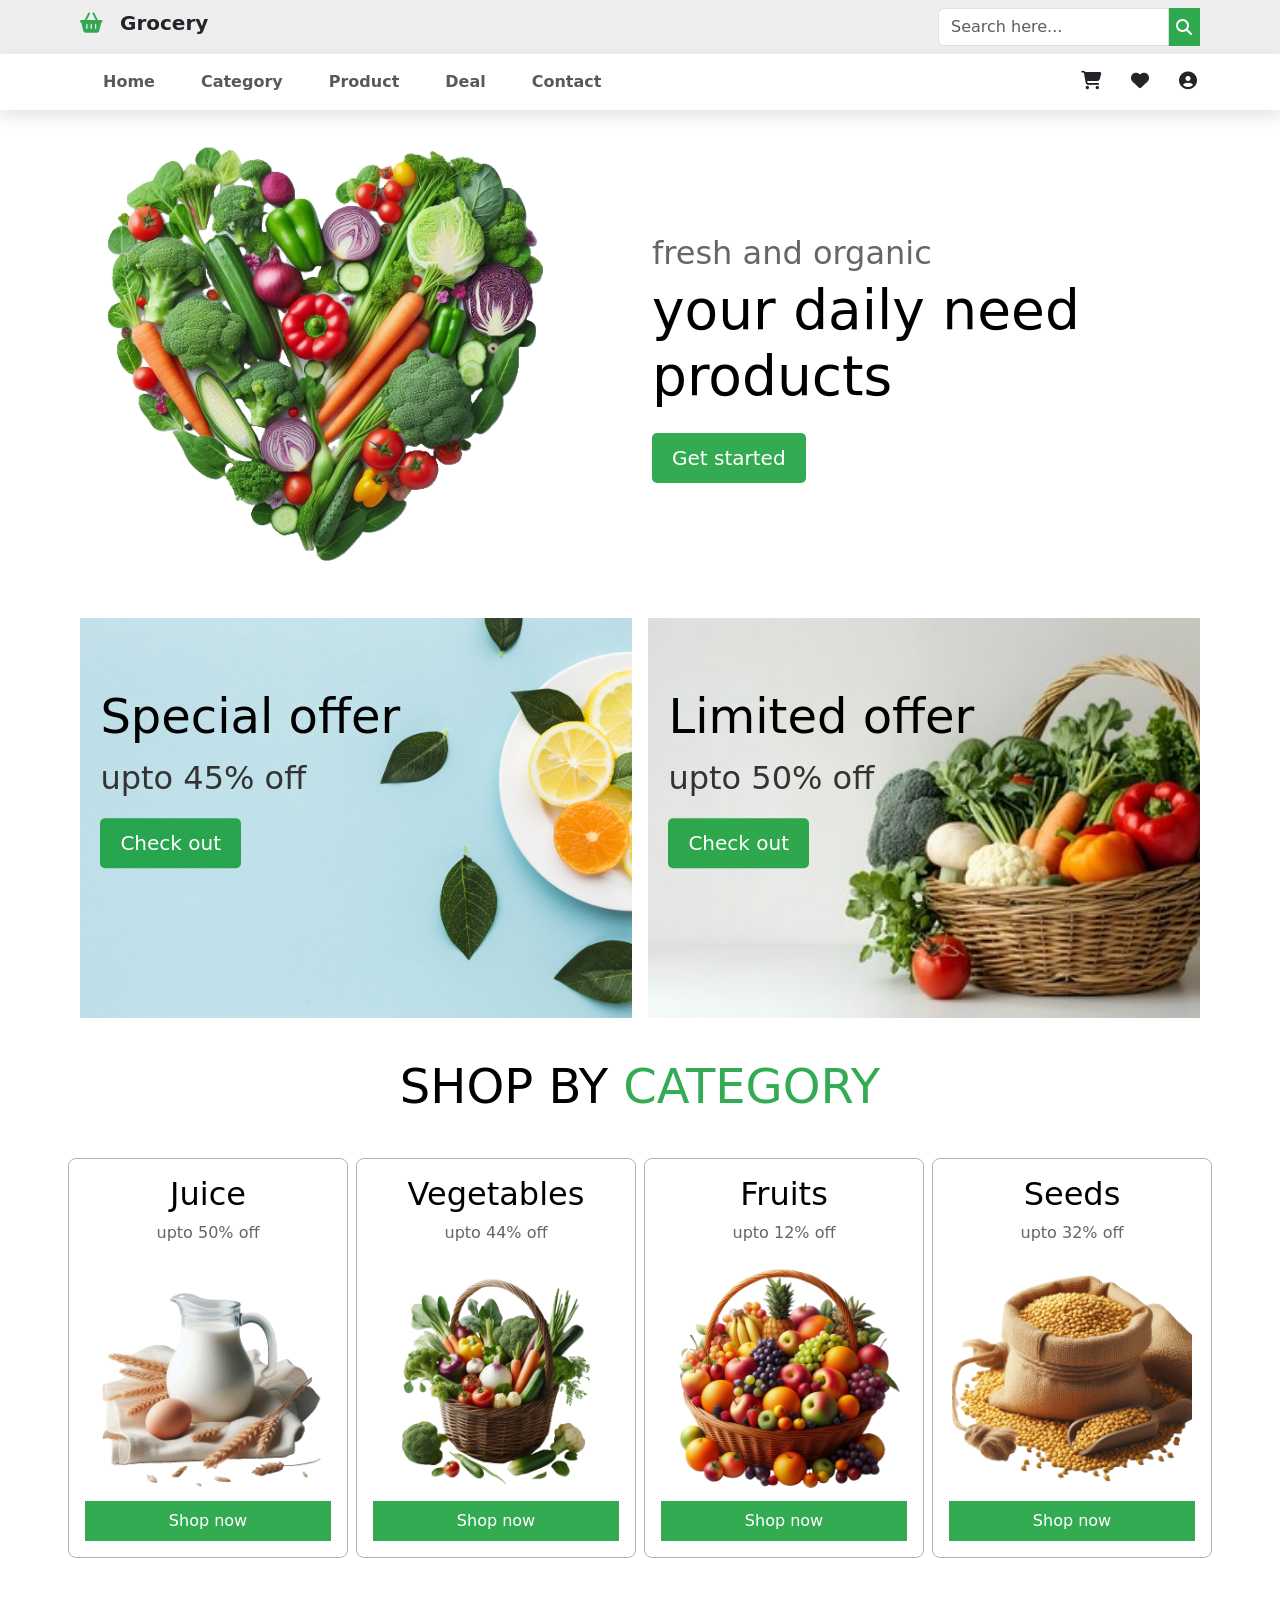
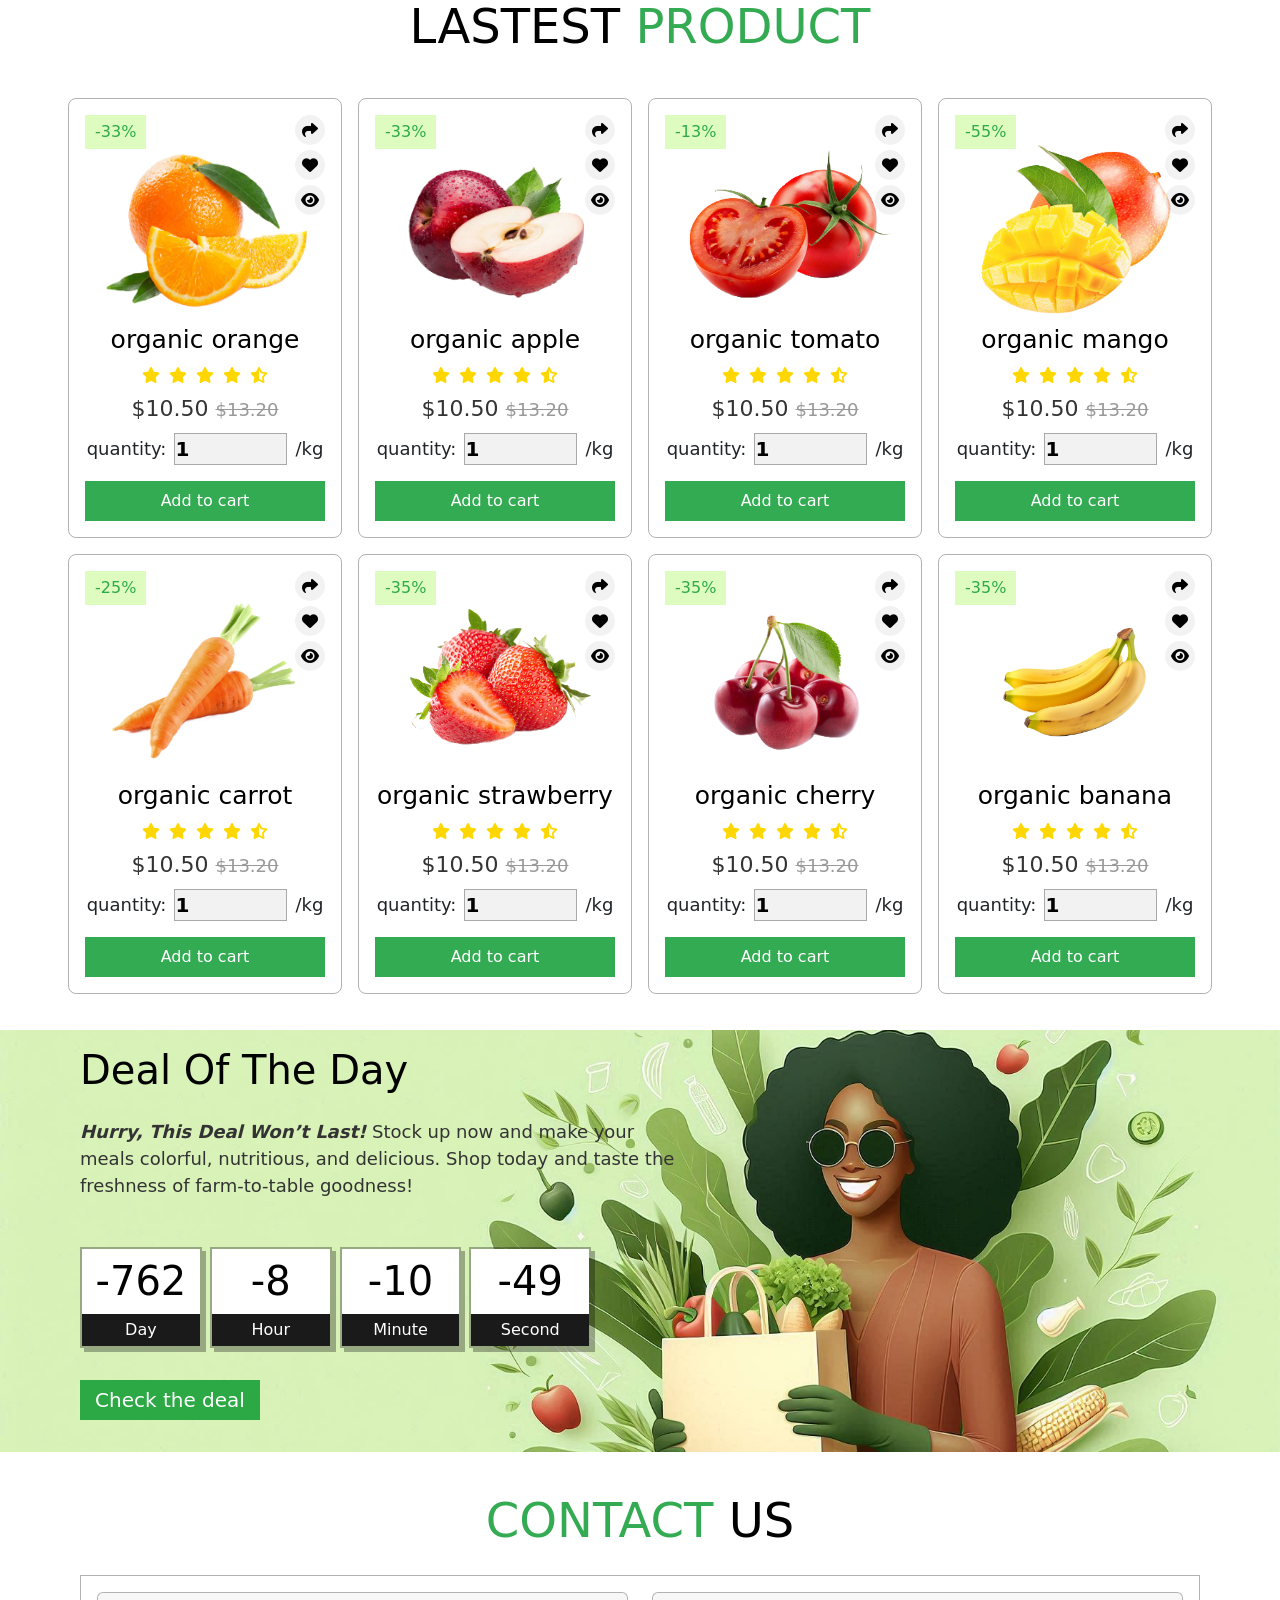
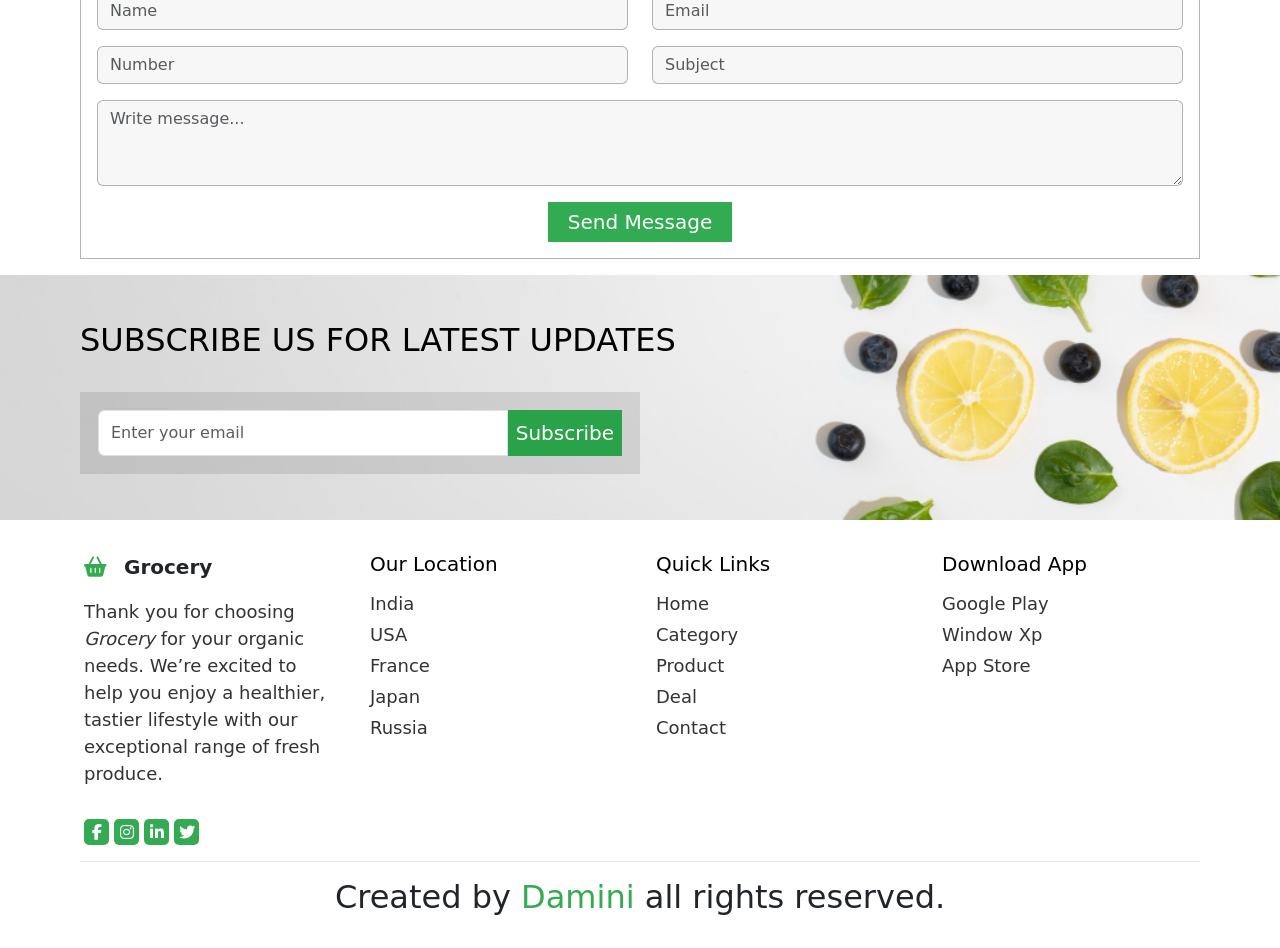
==== index.html @ 656641fc "first commit" ====
<!DOCTYPE html>
<html lang="en">

<head>
    <meta charset="UTF-8">
    <meta name="viewport" content="width=device-width, initial-scale=1.0">
    <title>Grocery App</title>
    <link rel="stylesheet" href="css/style.css">
    <link rel="stylesheet" href="css/responsive.css">

    <!-- font-icon -->
    <link rel="stylesheet" href="https://cdnjs.cloudflare.com/ajax/libs/font-awesome/6.4.2/css/all.min.css">

    <!-- font-family -->
    <link rel="preconnect" href="https://fonts.googleapis.com">
    <link rel="preconnect" href="https://fonts.gstatic.com" crossorigin>
    <link href="https://fonts.googleapis.com/css2?family=Nunito:ital,wght@0,200..1000;1,200..1000&display=swap"
        rel="stylesheet">
    <!-- Bootstrap JS Bundle with Popper -->
    <link href="https://cdn.jsdelivr.net/npm/bootstrap@5.0.2/dist/css/bootstrap.min.css" rel="stylesheet"
        integrity="sha384-EVSTQN3/azprG1Anm3QDgpJLIm9Nao0Yz1ztcQTwFspd3yD65VohhpuuCOmLASjC" crossorigin="anonymous">

    <link href="https://cdn.jsdelivr.net/npm/bootstrap@5.3.2/dist/css/bootstrap.min.css" rel="stylesheet">
</head>

<body>
    <!-- Header Section start-->
    <section>
        <div class="header-1">
            <div class="row">
                <div class="col">
                    <a class="navbar-brand logo"><i class="fa-solid fa-basket-shopping"></i> Grocery</a>
                </div>
                <div class="col-lg-3 col-sm-12">
                    <form class="d-flex">
                        <div class="input-group">
                            <input type="text" class="form-control" placeholder="Search here..." aria-label="Search"
                                aria-describedby="button-addon">
                            <button class="fa-solid fa-magnifying-glass p-2" type="button" id="button-addon"></button>
                        </div>
                    </form>
                </div>

            </div>
        </div>

        <div class="header-2 ">
            <div class="row justify-content-between">
                <div class="col-8 col-sm-2 p-0">
                    <nav class="navbar navbar-expand-lg p-0">
                        <div class="container-fluid">
                            <button class="navbar-toggler" type="button" data-bs-toggle="collapse"
                                data-bs-target="#navbarSupportedContent" aria-controls="navbarSupportedContent"
                                aria-expanded="false" aria-label="Toggle navigation">
                                <span class="navbar-toggler-icon"></span>
                            </button>

                            <div class="collapse navbar-collapse" id="navbarSupportedContent">
                                <ul class="navbar-nav mb-2 mb-lg-0">
                                    <li class="nav-item">
                                        <a class="nav-link" aria-current="page" href="#">Home</a>
                                    </li>
                                    <li class="nav-item">
                                        <a class="nav-link" href="#category">Category</a>
                                    </li>
                                    <li class="nav-item">
                                        <a class="nav-link" href="#product">Product</a>
                                    </li>
                                    <li class="nav-item">
                                        <a class="nav-link" href="#deal">Deal</a>
                                    </li>
                                    <li class="nav-item">
                                        <a class="nav-link" href="#contact">Contact</a>
                                    </li>
                                </ul>
                            </div>
                        </div>
                    </nav>
                </div>
                <div class="col-4 col-sm-2 p-0 d-flex justify-content-end">
                    <div class="icons">
                        <ul class="navbar-nav icons-nav">
                            <li class="nav-item">
                                <a class="nav-link" href="#"><i class="fa-solid fa-cart-shopping"></i></a>
                            </li>
                            <li class="nav-item">
                                <a class="nav-link" href="#"><i class="fa-solid fa-heart"></i></a>
                            </li>
                            <li class="nav-item">
                                <a class="nav-link" href="#"><i class="fa-solid fa-circle-user"></i></a>
                            </li>
                        </ul>
                    </div>
                </div>
            </div>
        </div>
    </section>
    <!-- Header Section end-->

    <!-- Home Section start-->
    <section class="home">
        <div class="container-fluid">
            <div class="row d-flex flex-wrap justify-content-center align-items-center">
                <div class="col-xs-12 col-sm-6 col-lg-6 image">
                    <img src="images/home.png" width="460px" class="img-fluid">
                </div>
                <div class="col-xs-12 col-sm-6 col-lg-6 content">
                    <span>fresh and organic</span>
                    <h3>your daily need products</h3>
                    <button type="button" class="mt-3">Get started</button>
                </div>
            </div>
        </div>

    </section>
    <!-- Home Section end-->

    <!-- Banner Section start-->
    <section class="banner-container">
        <div class="row g-3 d-flex flex-wrap justify-content-center">

            <div class="col-sm-12 col-md-6 col-xl-6 banner">
                <img src="images/banner1.jpg" alt="" width="360px" height="240px" class="img-fluid">
                <div class="content">
                    <h3>Special offer</h3>
                    <p>upto 45% off</p>
                    <button type="button">Check out</button>
                </div>
            </div>

            <div class="col-sm-12 col-md-6 col-xl-6 banner">
                <img src="images/banner2.jpg" alt="" class="img-fluid">
                <div class="content">
                    <h3>Limited offer</h3>
                    <p>upto 50% off</p>
                    <button type="button">Check out</button>
                </div>
            </div>

        </div>
    </section>
    <!-- Banner Section end-->

    <!-- Category Section start-->
    <section id="category">
        <h1 class="heading">Shop by <span>Category</span></h1>
        <div class="row gap-2 box-container">
            <div class="col box">
                <h3>Juice</h3>
                <p>upto 50% off</p>
                <div class="image">
                    <img src="images/category1.png">
                </div>
                <!-- <button type="button">Shop now</button> -->
                <a href="Juice.html" target="_self">Shop now</a>

            </div>
            <div class="col box">
                <h3>Vegetables</h3>
                <p>upto 44% off</p>
                <div class="image">
                    <img src="images/category2.png">
                </div>
                <!-- <button type="button">Shop now</button> -->
                <a href="Vegetable.html" target="_self">Shop now</a>

            </div>
            <div class="col box">
                <h3>Fruits</h3>
                <p>upto 12% off</p>
                <div class="image">
                    <img src="images/category3.png">
                </div>
                <!-- <button type="button">Shop now</button> -->
                <a href="Fruits.html" target="_self">Shop now</a>
            </div>
            <div class="col box">
                <h3>Seeds</h3>
                <p>upto 32% off</p>
                <div class="image">
                    <img src="images/category4.png">
                </div>
                <!-- <button type="button">Shop now</button> -->
                <a href="Seeds.html" target="_self">Shop now</a>
            </div>
        </div>
    </section>
    <!-- Category Section end-->

    <!-- Product Section start-->
    <section id="product">
        <h1 class="heading">Lastest <span>product</span></h1>
        <div class="row gap-3 product-container">

            <div class="col box">
                <span class="discount">-33%</span>
                <div class="icons">
                    <a href="#" class="fa-solid fa-share"></a>
                    <a href="#" class="fa-solid fa-heart"></a>
                    <a href="#" class="fa-solid fa-eye"></a>
                </div>
                <div class="image">
                    <img src="images/product1.png" alt="">
                </div>
                <h3>organic orange</h3>
                <div class="stars">
                    <i class="fa-solid fa-star"></i>
                    <i class="fa-solid fa-star"></i>
                    <i class="fa-solid fa-star"></i>
                    <i class="fa-solid fa-star"></i>
                    <i class="fa-solid fa-star-half-stroke"></i>
                </div>
                <div class="price"> $10.50 <span> $13.20 </span></div>
                <div class="quantity">
                    <span>quantity: </span>
                    <input type="number" min="1" max="1000" value="1">
                    <span>/kg</span>
                </div>
                <button>Add to cart</button>
            </div>

            <div class="col box">
                <span class="discount">-33%</span>
                <div class="icons">
                    <a href="#" class="fa-solid fa-share"></a>
                    <a href="#" class="fa-solid fa-heart"></a>
                    <a href="#" class="fa-solid fa-eye"></a>
                </div>
                <div class="image">
                    <img src="images/product2.png" alt="">
                </div>
                <h3>organic apple</h3>
                <div class="stars">
                    <i class="fa-solid fa-star"></i>
                    <i class="fa-solid fa-star"></i>
                    <i class="fa-solid fa-star"></i>
                    <i class="fa-solid fa-star"></i>
                    <i class="fa-solid fa-star-half-stroke"></i>
                </div>
                <div class="price"> $10.50 <span> $13.20 </span></div>
                <div class="quantity">
                    <span>quantity: </span>
                    <input type="number" min="1" max="1000" value="1">
                    <span> /kg</span>
                </div>
                <button>Add to cart</button>
            </div>

            <div class="col box">
                <span class="discount">-13%</span>
                <div class="icons">
                    <a href="#" class="fa-solid fa-share"></a>
                    <a href="#" class="fa-solid fa-heart"></a>
                    <a href="#" class="fa-solid fa-eye"></a>
                </div>
                <div class="image">
                    <img src="images/product3.png" alt="">
                </div>
                <h3>organic tomato</h3>
                <div class="stars">
                    <i class="fa-solid fa-star"></i>
                    <i class="fa-solid fa-star"></i>
                    <i class="fa-solid fa-star"></i>
                    <i class="fa-solid fa-star"></i>
                    <i class="fa-solid fa-star-half-stroke"></i>
                </div>
                <div class="price"> $10.50 <span> $13.20 </span></div>
                <div class="quantity">
                    <span>quantity: </span>
                    <input type="number" min="1" max="1000" value="1">
                    <span> /kg</span>
                </div>
                <button>Add to cart</button>
            </div>

            <div class="col box">
                <span class="discount">-55%</span>
                <div class="icons">
                    <a href="#" class="fa-solid fa-share"></a>
                    <a href="#" class="fa-solid fa-heart"></a>
                    <a href="#" class="fa-solid fa-eye"></a>
                </div>
                <div class="image">
                    <img src="images/product4.png" alt="">
                </div>
                <h3>organic mango</h3>
                <div class="stars">
                    <i class="fa-solid fa-star"></i>
                    <i class="fa-solid fa-star"></i>
                    <i class="fa-solid fa-star"></i>
                    <i class="fa-solid fa-star"></i>
                    <i class="fa-solid fa-star-half-stroke"></i>
                </div>
                <div class="price"> $10.50 <span> $13.20 </span></div>
                <div class="quantity">
                    <span>quantity: </span>
                    <input type="number" min="1" max="1000" value="1">
                    <span> /kg</span>
                </div>
                <button>Add to cart</button>
            </div>

            <div class="col box">
                <span class="discount">-25%</span>
                <div class="icons">
                    <a href="#" class="fa-solid fa-share"></a>
                    <a href="#" class="fa-solid fa-heart"></a>
                    <a href="#" class="fa-solid fa-eye"></a>
                </div>
                <div class="image">
                    <img src="images/product5.png" alt="">
                </div>
                <h3>organic carrot</h3>
                <div class="stars">
                    <i class="fa-solid fa-star"></i>
                    <i class="fa-solid fa-star"></i>
                    <i class="fa-solid fa-star"></i>
                    <i class="fa-solid fa-star"></i>
                    <i class="fa-solid fa-star-half-stroke"></i>
                </div>
                <div class="price"> $10.50 <span> $13.20 </span></div>
                <div class="quantity">
                    <span>quantity: </span>
                    <input type="number" min="1" max="1000" value="1">
                    <span> /kg</span>
                </div>
                <button>Add to cart</button>
            </div>

            <div class="col box">
                <span class="discount">-35%</span>
                <div class="icons">
                    <a href="#" class="fa-solid fa-share"></a>
                    <a href="#" class="fa-solid fa-heart"></a>
                    <a href="#" class="fa-solid fa-eye"></a>
                </div>
                <div class="image">
                    <img src="images/product6.png" alt="">
                </div>
                <h3>organic strawberry</h3>
                <div class="stars">
                    <i class="fa-solid fa-star"></i>
                    <i class="fa-solid fa-star"></i>
                    <i class="fa-solid fa-star"></i>
                    <i class="fa-solid fa-star"></i>
                    <i class="fa-solid fa-star-half-stroke"></i>
                </div>
                <div class="price"> $10.50 <span> $13.20 </span></div>
                <div class="quantity">
                    <span>quantity: </span>
                    <input type="number" min="1" max="1000" value="1">
                    <span> /kg</span>
                </div>
                <button>Add to cart</button>
            </div>

            <div class="col box">
                <span class="discount">-35%</span>
                <div class="icons">
                    <a href="#" class="fa-solid fa-share"></a>
                    <a href="#" class="fa-solid fa-heart"></a>
                    <a href="#" class="fa-solid fa-eye"></a>
                </div>
                <div class="image">
                    <img src="images/product7.png" alt="">
                </div>
                <h3>organic cherry</h3>
                <div class="stars">
                    <i class="fa-solid fa-star"></i>
                    <i class="fa-solid fa-star"></i>
                    <i class="fa-solid fa-star"></i>
                    <i class="fa-solid fa-star"></i>
                    <i class="fa-solid fa-star-half-stroke"></i>
                </div>
                <div class="price"> $10.50 <span> $13.20 </span></div>
                <div class="quantity">
                    <span>quantity: </span>
                    <input type="number" min="1" max="1000" value="1">
                    <span> /kg</span>
                </div>
                <button>Add to cart</button>
            </div>

            <div class="col box">
                <span class="discount">-35%</span>
                <div class="icons">
                    <a href="#" class="fa-solid fa-share"></a>
                    <a href="#" class="fa-solid fa-heart"></a>
                    <a href="#" class="fa-solid fa-eye"></a>
                </div>
                <div class="image">
                    <img src="images/product8.png" alt="">
                </div>
                <h3>organic banana</h3>
                <div class="stars">
                    <i class="fa-solid fa-star"></i>
                    <i class="fa-solid fa-star"></i>
                    <i class="fa-solid fa-star"></i>
                    <i class="fa-solid fa-star"></i>
                    <i class="fa-solid fa-star-half-stroke"></i>
                </div>
                <div class="price"> $10.50 <span> $13.20 </span></div>
                <div class="quantity">
                    <span>quantity: </span>
                    <input type="number" min="1" max="1000" value="1">
                    <span> /kg</span>
                </div>
                <button>Add to cart</button>
            </div>
        </div>
    </section>
    <!-- Product Section end-->

    <!-- Deal Section start-->
    <section id="deal">
        <div class="content">
            <h3 class="title">Deal Of The Day</h3>
            <p><b><i>Hurry, This Deal Won’t Last!</i></b> Stock up now and make your meals colorful, nutritious, and delicious.
                Shop
                today and taste the freshness of farm-to-table goodness!</p>

            <div class="row gap-2 deal-container">
                <div class="px-0 box">
                    <h3 class="mb-0" id="day">00</h3>
                    <span>Day</span>
                </div>
                <div class="px-0 box">
                    <h3 class="mb-0" id="hour">00</h3>
                    <span>Hour</span>
                </div>
                <div class="px-0 box">
                    <h3 class="mb-0" id="minute">00</h3>
                    <span>Minute</span>
                </div>
                <div class="px-0 box">
                    <h3 class="mb-0" id="second">00</h3>
                    <span>Second</span>
                </div>
            </div>

            <button type="button" class="my-3">Check the deal</button>
        </div>
    </section>
    <!-- Deal Section end-->

    <!--Contact Section start-->
    <section id="contact">
        <h1 class="heading"> <span>contact</span> us </h1>

        <form>
            <div class="row">
                <div class="col-sm-12 col-md-6 col-lg-6 mb-3">
                    <input type="text" class="form-control" placeholder="Name" aria-describedby="fullname">
                </div>
                <div class="col-sm-12 col-md-6 col-lg-6 mb-3">
                    <input type="email" class="form-control" placeholder="Email" aria-describedby="email">
                </div>
            </div>

            <div class="row">
                <div class="col-sm-12 col-md-6 col-lg-6 mb-3">
                    <input type="number" class="form-control" placeholder="Number" max="1000000000" min="1">
                </div>
                <div class="col-sm-12 col-md-6 col-lg-6 mb-3">
                    <input type="text" class="form-control" placeholder="Subject" aria-describedby="subject">
                </div>
            </div>

            <div class="row">
                <div class="col">
                    <textarea class="form-control" placeholder="Write message..." rows="3"></textarea>
                </div>
            </div>

            <button type="submit">Send Message</button>
        </form>
    </section>
    <!--Contact Section end-->

    <!--Subscribe Section start-->
    <section class="subscribe">
        <h3 class="subs-heading">subscribe us for latest updates</h3>
        <form class="col-sm-12 col-xl-6 d-flex">
            <div class="input-group">
                <input type="email" class="form-control email" placeholder="Enter your email" aria-label="Search"
                    aria-describedby="button-addon">
                <button class="p-2 m-0" type="submit" id="button-addon">Subscribe</button>
            </div>
        </form>

    </section>
    <!--Subscribe Section end-->

    <!--Footer Section start-->
    <section class="footer">
        <div class="row justify-content-end box-container">
            <div class="col-sm-12 col-xl-3 box">
                <a class="navbar-brand logo"><i class="fa-solid fa-basket-shopping"></i> Grocery</a>
                <p>Thank you for choosing <i>Grocery</i> for your organic needs. We’re excited to help you enjoy a
                    healthier, tastier lifestyle with our exceptional range of fresh produce.</p>

                <div class="share">
                    <a href="#" class="fa-brands fa-facebook-f"></a>
                    <a href="#" class="fa-brands fa-instagram"></a>
                    <a href="#" class="fa-brands fa-linkedin-in"></a>
                    <a href="#" class="fa-brands fa-twitter"></a>
                </div>
            </div>

            <div class="col-sm-12 col-xl-3 box">
                <h3>Our Location</h3>
                <div class="links">
                    <a href="#">India</a>
                    <a href="#">USA</a>
                    <a href="#">France</a>
                    <a href="#">Japan</a>
                    <a href="#">Russia</a>
                </div>
            </div>

            <div class="col-sm-12 col-xl-3 box">
                <h3>Quick Links</h3>
                <div class="links">
                    <a href="#">Home</a>
                    <a href="#">Category</a>
                    <a href="#">Product</a>
                    <a href="#">Deal</a>
                    <a href="#">Contact</a>
                </div>
            </div>

            <div class="col-sm-12 col-xl-3 box">
                <h3>Download App</h3>
                <div class="links">
                    <a href="#">Google Play</a>
                    <a href="#">Window Xp</a>
                    <a href="#">App Store</a>
                </div>
            </div>
        </div>

        <h1 class="credit">Created by <span> Damini </span> all rights reserved.</h1>

    </section>
    <!--Footer Section end-->


</body>

</html>

<script src="js/javascript.js"></script>
<script src="https://cdn.jsdelivr.net/npm/bootstrap@5.3.2/dist/js/bootstrap.bundle.min.js"></script>
</body>

</html>
---- css/style.css ----
* {
  margin: 0%;
  padding: 0%;
  box-sizing: border-box;
  border: none;
  outline: none;
  text-decoration: none;
}

html {
  overflow-x: hidden;
  scroll-padding-top: 6.5rem;
  scroll-behavior: smooth;
}

body {
  font-size: 16px;
  font-family: "Nunito", sans-serif;
}

/*-------- header-1 --------*/
.header-1 {
  background-color: #eee;
  padding: 8px 80px;
}

.logo i {
  color: #07992dd1;
  font-weight: bolder;
  padding-right: 10px;
  font-size: 20px;
}

a.logo {
  font-size: 20px;
  font-weight: bolder;
}

#button-addon {
  background-color: #07992dd1;
  color: white;
}

#button-addon:hover {
  background-color: #086921d1;
}
/*-------- header-2 --------*/

.header-2 {
  background-color: #fff;
  padding: 8px 80px;
  box-shadow: 0 0.5rem 1rem rgba(0, 0, 0, 0.1);
  position: relative;
}

.navbar-nav .nav-link:hover,
.navbar-nav .nav-link:active {
  color: #07992dd1;
}

ul.navbar-nav.icons-nav {
  display: flex;
  flex-direction: row;
}

li.nav-item {
  margin: 0px 15px;
}
.icons-nav i {
  font-size: 18px;
}
.icons-nav ul li {
  display: inline-block;
  list-style: none;
}

a.nav-link {
  font-weight: 600;
}

/*-------- home --------*/

.home {
  padding: 16px 80px;
}

.home .content span {
  font-size: 32px;
  color: #666;
}

.home .content h3 {
  font-size: 55px;
  color: #000;
}

.home .content button {
  font-size: 20px;
  color: white;
  background-color: #07992dd1;
  padding: 10px 20px;
  border-radius: 5px;
}

.home .content button:hover {
  color: white;
  background-color: #086921d1;
}

/* .content .image {
  display: flex;
  flex-direction: row;
  justify-content: center;
} */

/*-------- banner --------*/

.banner-container {
  padding: 16px 80px;
}

.banner-container .banner {
  height: 400px;
  position: relative;
}

.banner-container img {
  width: 100%;
  height: 100%;
  object-fit: cover;
}

.banner-container .banner .content {
  position: absolute;
  top: 40%;
  left: 5%;
  transform: translateY(-50%);
}

.banner-container .banner .content h3 {
  font-size: 48px;
  color: #000;
}

.banner-container .banner .content p {
  font-size: 32px;
  color: #333;
}

.banner-container .banner .content button {
  font-size: 20px;
  color: white;
  background-color: #07992dd1;
  padding: 10px 20px;
  border-radius: 5px;
}

.banner-container .banner .content button:hover {
  color: white;
  background-color: #086921d1;
}

.banner-container .banner:hover img {
  transform: scale(1) rotate(-3deg);
}

/*-------- category --------*/

.heading {
  color: #000;
  font-size: 48px;
  padding: 24px;
  text-align: center;
  text-transform: uppercase;
  padding-bottom: 18px;
}

.heading span {
  color: #07992dd1;
}

#category .box-container {
  display: flex;
  padding: 16px 80px;
}

#category .box-container .box {
  display: flex;
  flex-direction: column;
  padding: 16px;
  text-align: center;
  border-radius: 8px;
  border: 1px solid rgba(0, 0, 0, 0.3);
}

#category .box-container .box img {
  width: 240px;
  margin: 4px 0px;
  object-fit: cover;
}

#category .box-container .box .image {
  display: flex;
  flex-direction: column;
  align-items: center;
}

#category .box-container .box h3 {
  font-size: 32px;
  color: #000;
  margin: 0;
}

#category .box-container .box p {
  font-size: 16px;
  color: #666;
  padding: 8px 0px;
  margin: 0;
}

#category .box-container .box button {
  background-color: #07992dd1;
  color: white;
  padding: 8px 0px;
}

#category .box-container .box button:hover {
  background-color: #086921d1;
}

#category .box-container .box a {
  background-color: #07992dd1;
  color: white;
  padding: 8px 0px;
  text-decoration: none;
}

/*-------- product --------*/

#product .product-container {
  display: flex;
  flex-wrap: wrap;
  padding: 16px 80px;
  margin-bottom: 20px;
}

#product .product-container .box {
  display: flex;
  padding: 16px;
  text-align: center;
  border-radius: 8px;
  flex-direction: column;
  border: 1px solid rgba(0, 0, 0, 0.3);
  /* overflow: hidden; */
  position: relative;
}

#product .product-container .box img {
  height: 195px;
  width: 215px;
  object-fit: contain;
}

#product .product-container .box .image {
  margin: 15px 0px 0px 0px;
}

#product .product-container .box .discount {
  position: absolute;
  top: 16px;
  left: 16px;
  background-color: rgb(222, 252, 192);
  color: #07992dd1;
  padding: 5px 10px;
  font-size: 16px;
}

#product .product-container .box .icons {
  position: absolute;
  top: 16px;
  right: 16px;
}

#product .product-container .box:hover .icons {
  right: 1rem;
}

#product .product-container .box .icons a {
  display: flex;
  flex-direction: column;
  align-items: center;
  justify-content: center;
  width: 30px;
  height: 30px;
  color: #000;
  font-size: 16px;
  margin-bottom: 5px;
  border-radius: 50%;
  text-decoration: none;
  background-color: rgba(0, 0, 0, 0.05);
}

#product .product-container .box .icons a:hover {
  color: #fff;
  background-color: #07992dd1;
}

#product .product-container .box h3 {
  color: #000;
  font-size: 25px;
}

#product .product-container .box .stars i {
  padding: 4px 2px;
  font-size: 16px;
  color: gold;
}

#product .product-container .box .price {
  font-size: 22px;
  color: #333;
  padding: 4px 0px;
}

#product .product-container .box .price span {
  font-size: 18px;
  color: #999;
  text-decoration: line-through;
}

#product .product-container .box .quantity {
  display: flex;
  flex-direction: row;
  align-items: center;
  justify-content: center;
  padding-top: 4px;
  padding-bottom: 16px;
}

#product .product-container .box .quantity span {
  font-size: 18px;
}

#product .product-container .box .quantity input {
  border: 1px solid rgba(0, 0, 0, 0.3);
  font-size: 20px;
  font-weight: bolder;
  color: #000;
  margin: 0px 8px 0px 8px;
  background-color: rgba(0, 0, 0, 0.05);
}

#product .product-container .box button {
  background-color: #07992dd1;
  color: white;
  padding: 8px 0px;
}

#product .product-container .box button:hover {
  background-color: #086921d1;
}

/*-------- deal --------*/

#deal {
  background-image: url(../images/deal2.jpeg);
  background-size: cover;
  background-position: center;
  background-repeat: no-repeat;
  padding: 16px 80px;
}

#deal .content {
  max-width: 50rem;
}

#deal .content .title {
  font-size: 40px;
  color: #000;
}

#deal .content p {
  color: #333;
  min-width: 200px;
  max-width: 600px;
  font-size: 18px;
  padding: 16px 0px;
}

#deal .content .deal-container {
  padding: 16px 0px 16px 12px;
}

#deal .content .deal-container .box {
  width: 15%;
  text-align: center;
  border: 2px solid rgba(0, 0, 0, 0.3);
  box-shadow: 4px 4px rgba(0, 0, 0, 0.3);
}

#deal .content .deal-container .box h3 {
  color: #000;
  width: 100%;
  height: 65px;
  font-size: 40px;
  line-height: 65px;
  background-color: #fff;
}

#deal .content .deal-container .box span {
  display: block;
  width: 100%;
  padding: 4px;
  color: #fff;
  font-size: 16px;
  background-color: #1a1a1a;
}

#deal .content button {
  font-size: 20px;
  color: white;
  background-color: #07992dd1;
  padding: 5px 15px;
}

#deal .content button:hover {
  background-color: #086921d1;
}

/*-------- contact --------*/

#contact {
  padding: 16px 80px;
}

#contact form {
  text-align: center;
  padding: 16px;
  border: 1px solid rgba(0, 0, 0, 0.3);
}

#contact .form-control {
  background-color: #f7f7f7;
  border: 1px solid rgba(0, 0, 0, 0.3);
}

#contact button {
  font-size: 20px;
  color: white;
  background-color: #07992dd1;
  padding: 5px 20px;
  margin-top: 16px;
}

#contact button:hover {
  background-color: #086921d1;
}

/*-------- subscribe --------*/

.subscribe {
  background-image: url(../images/banner3.jpg);
  background-size: cover;
  background-position: center;
  background-repeat: no-repeat;
  padding: 30px 80px;
}

.subscribe .subs-heading {
  color: #000;
  font-size: 32px;
  padding: 16px 0px;
  text-transform: uppercase;
}

.subscribe form {
  margin: 16px 0px;
  padding: 18px;
  background-color: rgba(0, 0, 0, 0.1);
}

.subscribe form .email {
  color: #333;
}

.subscribe button {
  font-size: 20px;
  color: white;
  background-color: #07992dd1;
  padding: 5px 20px;
  margin-top: 16px;
}

.subscribe button:hover {
  background-color: #086921d1;
}

/*-------- subscribe --------*/

.footer {
  padding: 16px 80px;
}

.footer .box-container {
  display: flex;
}

.footer .box-container .box {
  padding: 16px 16px;
}

.footer .box-container .box .share a {
  color: #fff;
  padding: 5px;
  width: 25px;
  text-align: center;
  border-radius: 5px;
  text-decoration: none;
  background-color: #07992dd1;
}

/* .footer .box-container .box .share a:hover {
  width: 25px;
  color: #07992dd1;
  background-color: #fff;
  border: 1px solid #07992dd1;
} */

.footer .box-container .box h3 {
  font-size: 20px;
  color: #000;
}

.footer .box-container .box p {
  font-size: 18px;
  color: #333;
  width: 100%;
  padding: 16px 0px;
}

.footer .box-container .box .links {
  padding: 4px 0px;
}

.footer .box-container .box .links a {
  display: block;
  padding: 2px 0px;
  font-size: 18px;
  color: #333;
  text-decoration: none;
}

.footer .box-container .box .links a:hover {
  color: #086921d1;
  text-shadow: 1px 1px 2px lightgreen, 0 0 1em rgb(184, 250, 117),
    0 0 0.2em rgb(184, 250, 117);
  /* text-shadow: 1px 1x 8px rgb(184, 250, 117); */
}

.footer .credit {
  padding: 16px;
  border-top: 1px solid rgba(0, 0, 0, 0.1);
  text-align: center;
  font-size: 32px;
  margin-bottom: 0px;
}

.footer .credit span {
  color: #07992dd1;
}

/*-------- Shop By Category --------*/


#shopBy .category-container {
  display: flex;
  flex-wrap: wrap;
  padding: 16px 80px;
  margin-bottom: 20px;
}

#shopBy .category-container .box {
  display: flex;
  padding: 16px;
  text-align: center;
  border-radius: 8px;
  flex-direction: column;
  border: 1px solid rgba(0, 0, 0, 0.3);
  /* overflow: hidden; */
  position: relative;
}

#shopBy .category-container .box img {
  height: 195px;
  width: 215px;
  object-fit: contain;
}

#shopBy .category-container .box .image {
  margin: 15px 0px 0px 0px;
}

#shopBy .category-container .box .discount {
  position: absolute;
  top: 16px;
  left: 16px;
  background-color: rgb(222, 252, 192);
  color: #07992dd1;
  padding: 5px 10px;
  font-size: 16px;
}

#shopBy .category-container .box .icons {
  position: absolute;
  top: 16px;
  right: 16px;
}

#shopBy .category-container .box:hover .icons {
  right: 1rem;
}

#shopBy .category-container .box .icons a {
  display: flex;
  flex-direction: column;
  align-items: center;
  justify-content: center;
  width: 30px;
  height: 30px;
  color: #000;
  font-size: 16px;
  margin-bottom: 5px;
  border-radius: 50%;
  text-decoration: none;
  background-color: rgba(0, 0, 0, 0.05);
}

#shopBy .category-container .box .icons a:hover {
  color: #fff;
  background-color: #07992dd1;
}

#shopBy .category-container .box h3 {
  color: #000;
  font-size: 25px;
}

#shopBy .category-container .box .stars i {
  padding: 4px 2px;
  font-size: 16px;
  color: gold;
}

#shopBy .category-container .box .price {
  font-size: 22px;
  color: #333;
  padding: 4px 0px;
}

#shopBy .category-container .box .price span {
  font-size: 18px;
  color: #999;
  text-decoration: line-through;
}

#shopBy .category-container .box .quantity {
  display: flex;
  flex-direction: row;
  align-items: center;
  justify-content: center;
  padding-top: 4px;
  padding-bottom: 16px;
}

#shopBy .category-container .box .quantity span {
  font-size: 18px;
}

#shopBy .category-container .box .quantity input {
  border: 1px solid rgba(0, 0, 0, 0.3);
  font-size: 20px;
  font-weight: bolder;
  color: #000;
  margin: 0px 8px 0px 8px;
  background-color: rgba(0, 0, 0, 0.05);
}

#shopBy .category-container .box button {
  background-color: #07992dd1;
  color: white;
  padding: 8px 0px;
}

#shopBy .category-container .box button:hover {
  background-color: #086921d1;
}
---- css/responsive.css ----
/* Media Queries */

@media (min-width: 1200px) {
}

/* ---------------------------------------------------------------- small & standard Desktop(Landscape) -------------------------------------------------------------------------- */
@media (min-width: 1200px) and (max-width: 1400px) {
  body {
    font-size: 16px;
  }
}

@media (min-width: 1400px) {
}

@media (min-width: 1600px) {
}

@media (min-width: 1900px) {
}

@media (min-width: 300px) and (max-width: 1199px) {
}

@media (min-width: 577px) and (max-width: 1199px) {
}

@media (min-width: 300px) and (max-width: 991px) {
}

@media (min-width: 768px) and (max-width: 1199px) {
}

@media (min-width: 768px) and (max-height: 567px) {
}

@media (min-width: 577px) and (max-width: 767px) {
.home .content span{
  font-size: 25px;
}
.home .content h3{
  font-size: 35px;
}
.home .content button {
  font-size: 15px;
  padding: 8px 16px;
}
}

@media (max-width: 576px) {
}

@media (max-width: 400px) {
}

@media (min-width: 660px) and (max-width: 750px) {
}

/* ---------------------------------------------------------------- iPad(1024*768 -> Landscape) -------------------------------------------------------------------------- */

@media (min-width: 992px) and (max-width: 1199px) {
}

/* ------------------------------------------------------------ iPad (768*1024 -> Vertical) --------------------------------------------------------------- */
@media (min-width: 768px) and (max-width: 991px) {
}

/* -------------------------------------------------------- Mobile(440)Vertical ----------------------------------------------------------- */

@media (max-width: 440px) {
  /* header */
  .header-1 {
    padding: 8px 16px;
  }

  .header-2 {
    padding: 8px 16px;
  }

  /* home */
  body {
    font-size: 16px;
  }

  .home {
    padding: 8px 16px;
  }

  .home .content {
    text-align: center;
  }

  .home .content span {
    font-size: 25px;
  }

  .home .content h3 {
    font-size: 32px;
  }

  img {
    width: 300px;
    height: 300px;
  }

  /* banner-container */
  .banner-container {
    padding: 8px 16px;
  }

  .banner-container img {
    height: 85%;
  }

  /* category */
  .heading {
    font-size: 32px;
  }

  .category .box-container {
    padding: 8px 24px;
  }

  /* product */
  .product .product-container {
    padding: 8px 24px;
  }

  /* deal */
  .deal {
    background-position: left;
    padding: 8px 16px;
    text-align: center;
  }

  .deal .deal-container {
    display: flex;
    flex-direction: row;
    justify-content: center;
  }

  .deal .content .deal-container {
    padding: 16px 12px 16px 12px;
}

  .deal .content .deal-container .box {
    width: 23%;
  }

  /* contact */

  .contact {
    padding: 8px 16px;
}

/* subscribe */
.subscribe {
    padding: 8px 16px;
}

.subscribe .subs-heading {
    font-size: 22px;
    padding: 8px 0px;
    text-align: center;
}

.subscribe form {
    padding: 8px;
}
/* footer */
.footer {
    padding: 8px 16px;
    text-align: center;
}

.footer .credit {
    padding: 16px 8px;
    font-size: 22px;
    margin-bottom: 10px;
}


}
/* ------------------------------------------ Landscape (iPhone) ------------------------------------ */

@media (min-width: 577px) and (max-width: 767px) {
}
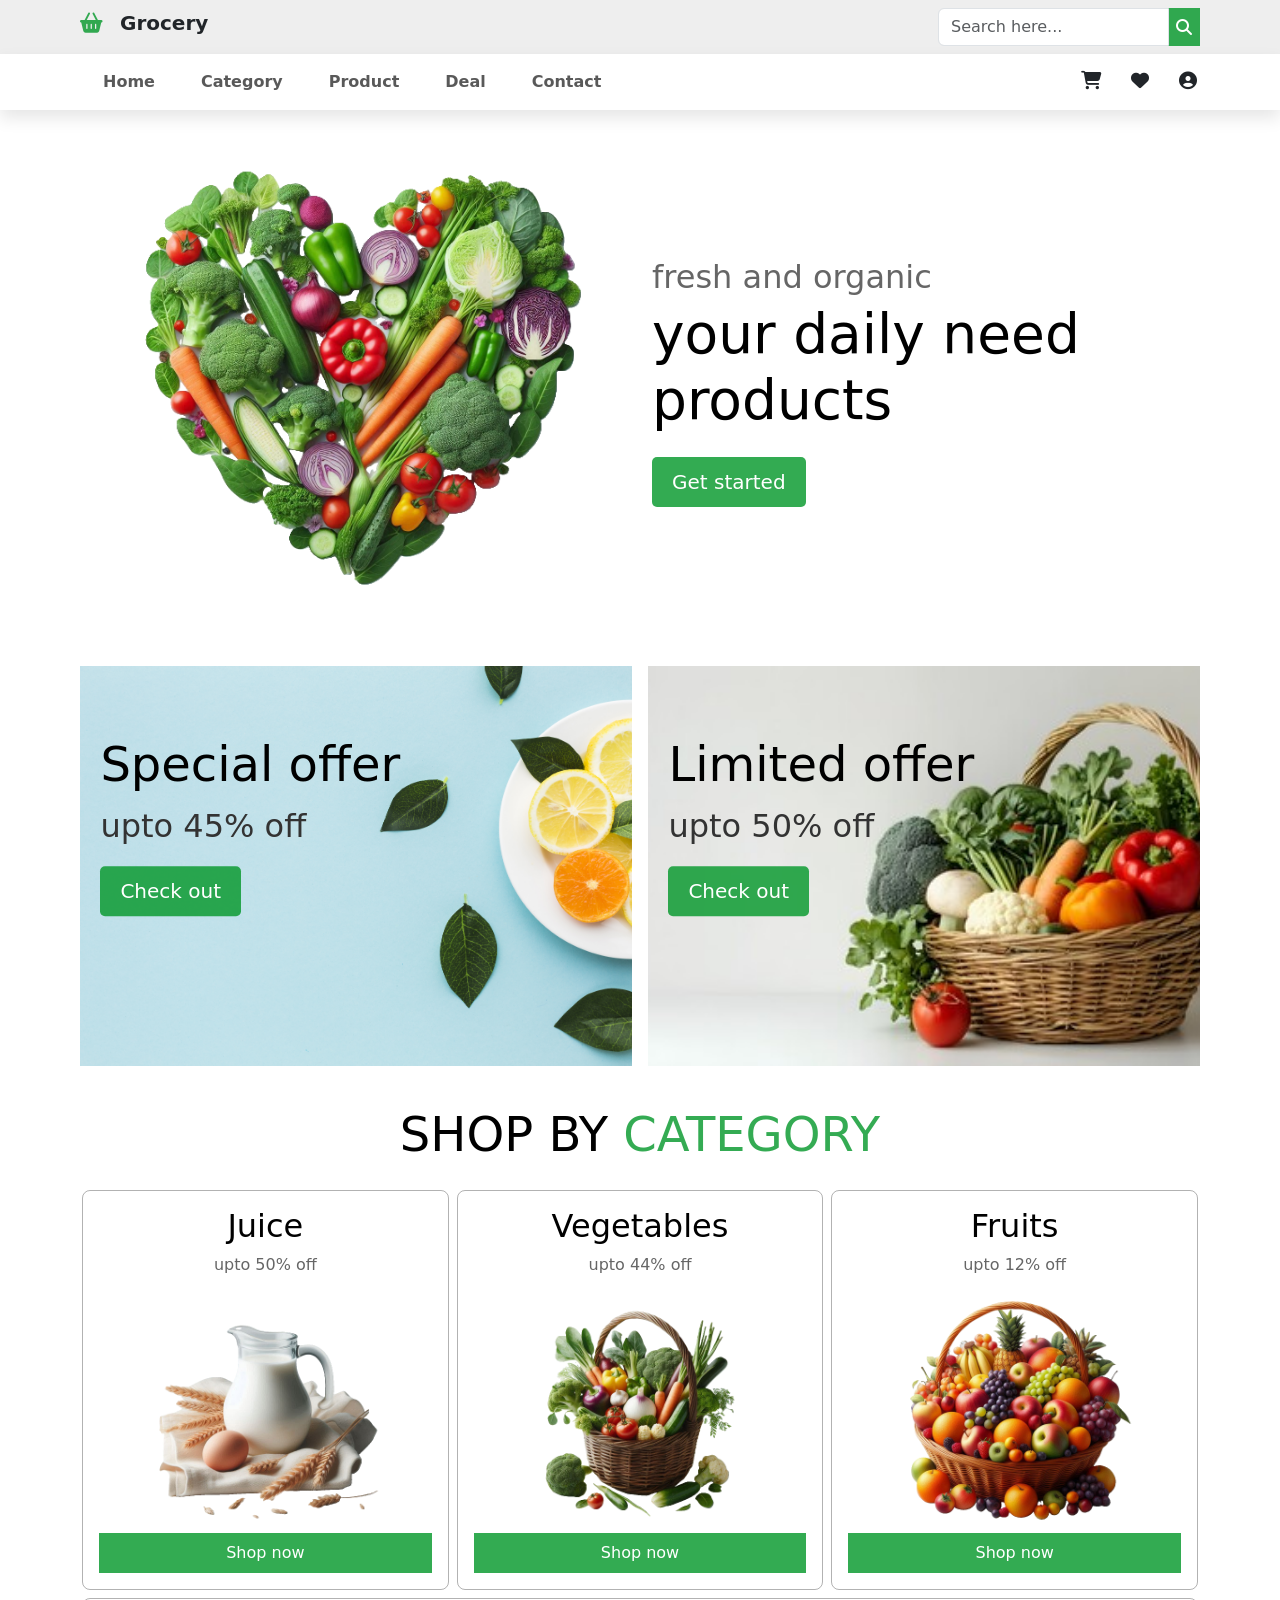
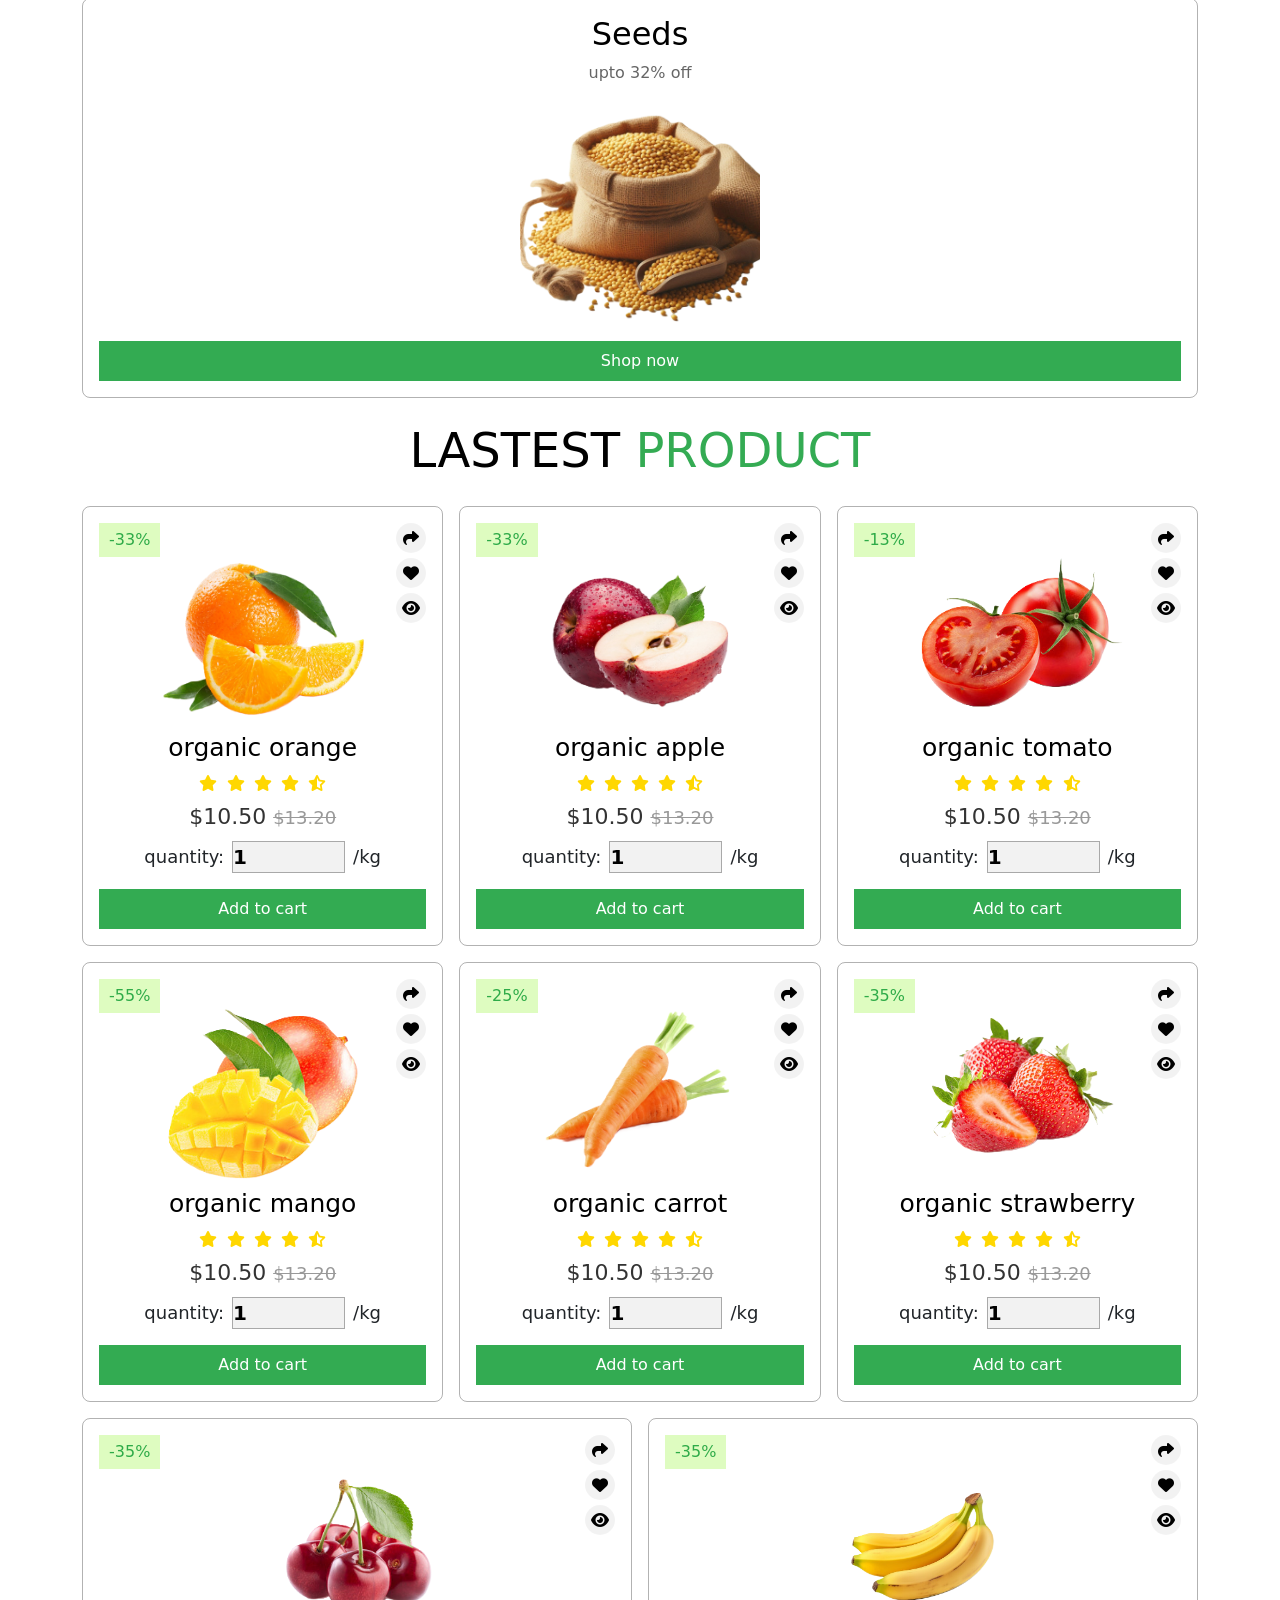
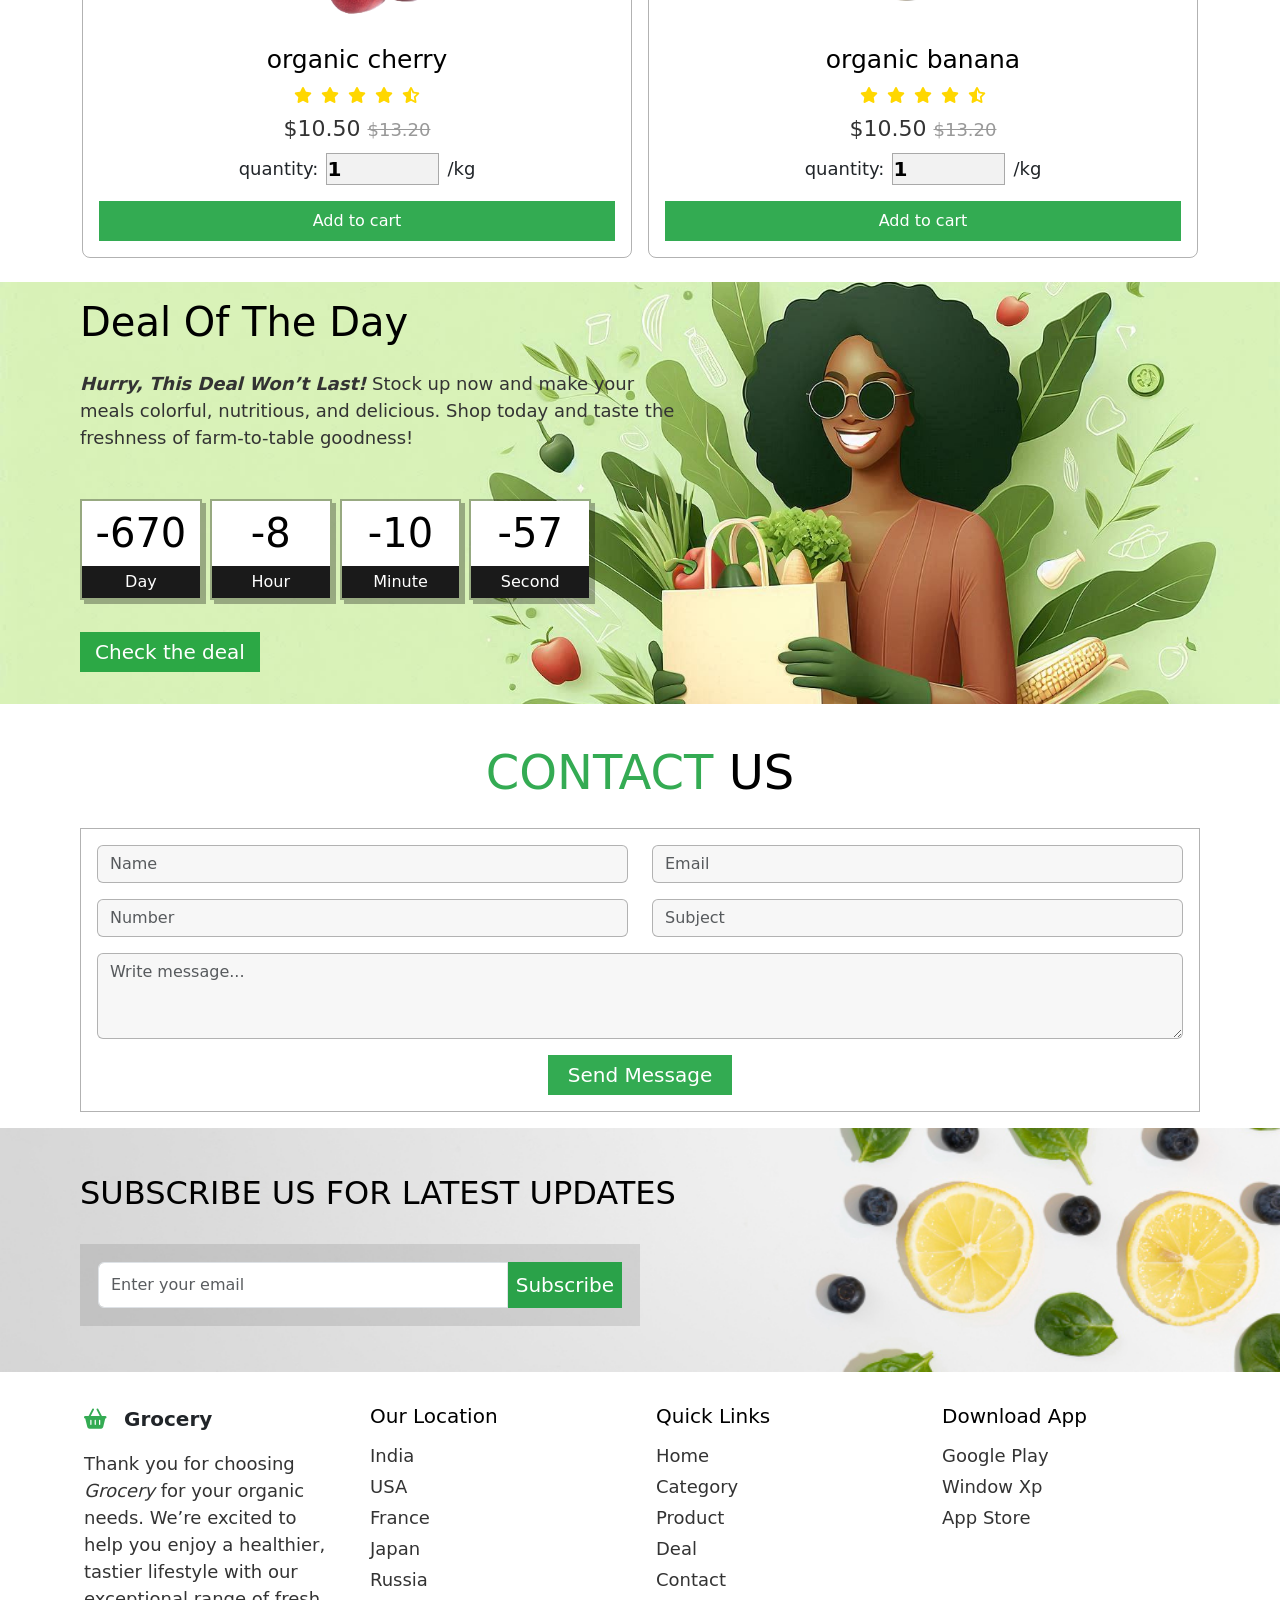
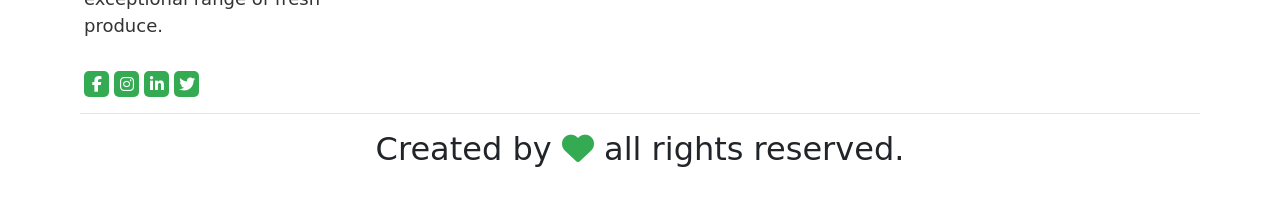
==== commit a77a9fcd: "modify in css" ====
--- a/index.html
+++ b/index.html
@@ -7,6 +7,7 @@
     <title>Grocery App</title>
     <link rel="stylesheet" href="css/style.css">
     <link rel="stylesheet" href="css/responsive.css">
+    <link rel="icon" type="image/x-icon" href="/images/favicon.png">
 
     <!-- font-icon -->
     <link rel="stylesheet" href="https://cdnjs.cloudflare.com/ajax/libs/font-awesome/6.4.2/css/all.min.css">
@@ -101,7 +102,7 @@
     <section class="home">
         <div class="container-fluid">
             <div class="row d-flex flex-wrap justify-content-center align-items-center">
-                <div class="col-xs-12 col-sm-6 col-lg-6 image">
+                <div class="col-xs-12 col-sm-6 col-lg-6 image text-center">
                     <img src="images/home.png" width="460px" class="img-fluid">
                 </div>
                 <div class="col-xs-12 col-sm-6 col-lg-6 content">
@@ -144,7 +145,7 @@
     <!-- Category Section start-->
     <section id="category">
         <h1 class="heading">Shop by <span>Category</span></h1>
-        <div class="row gap-2 box-container">
+        <div class="row m-auto gap-2 box-container container">
             <div class="col box">
                 <h3>Juice</h3>
                 <p>upto 50% off</p>
@@ -190,7 +191,7 @@
     <!-- Product Section start-->
     <section id="product">
         <h1 class="heading">Lastest <span>product</span></h1>
-        <div class="row gap-3 product-container">
+        <div class="row gap-3 m-auto mb-4 product-container container">
 
             <div class="col box">
                 <span class="discount">-33%</span>
@@ -415,9 +416,8 @@
     <section id="deal">
         <div class="content">
             <h3 class="title">Deal Of The Day</h3>
-            <p><b><i>Hurry, This Deal Won’t Last!</i></b> Stock up now and make your meals colorful, nutritious, and delicious.
-                Shop
-                today and taste the freshness of farm-to-table goodness!</p>
+            <p><b><i>Hurry, This Deal Won’t Last!</i></b> Stock up now and make your meals colorful, nutritious, and
+                delicious. Shop today and taste the freshness of farm-to-table goodness!</p>
 
             <div class="row gap-2 deal-container">
                 <div class="px-0 box">
@@ -493,8 +493,8 @@
 
     <!--Footer Section start-->
     <section class="footer">
-        <div class="row justify-content-end box-container">
-            <div class="col-sm-12 col-xl-3 box">
+        <div class="row box-container">
+            <div class="col-sm-12 col-lg-3 box">
                 <a class="navbar-brand logo"><i class="fa-solid fa-basket-shopping"></i> Grocery</a>
                 <p>Thank you for choosing <i>Grocery</i> for your organic needs. We’re excited to help you enjoy a
                     healthier, tastier lifestyle with our exceptional range of fresh produce.</p>
@@ -507,7 +507,7 @@
                 </div>
             </div>
 
-            <div class="col-sm-12 col-xl-3 box">
+            <div class="col-sm-12 col-lg-3 box">
                 <h3>Our Location</h3>
                 <div class="links">
                     <a href="#">India</a>
@@ -518,7 +518,7 @@
                 </div>
             </div>
 
-            <div class="col-sm-12 col-xl-3 box">
+            <div class="col-sm-12 col-lg-3 box">
                 <h3>Quick Links</h3>
                 <div class="links">
                     <a href="#">Home</a>
@@ -529,7 +529,7 @@
                 </div>
             </div>
 
-            <div class="col-sm-12 col-xl-3 box">
+            <div class="col-sm-12 col-lg-3 box">
                 <h3>Download App</h3>
                 <div class="links">
                     <a href="#">Google Play</a>
@@ -539,7 +539,7 @@
             </div>
         </div>
 
-        <h1 class="credit">Created by <span> Damini </span> all rights reserved.</h1>
+        <h1 class="credit">Created by <span> <i class="fa-solid fa-heart"></i> </span> all rights reserved.</h1>
 
     </section>
     <!--Footer Section end-->
--- a/css/style.css
+++ b/css/style.css
@@ -81,7 +81,7 @@
 /*-------- home --------*/
 
 .home {
-  padding: 16px 80px;
+  padding: 40px 80px;
 }
 
 .home .content span {
@@ -181,7 +181,7 @@
 
 #category .box-container {
   display: flex;
-  padding: 16px 80px;
+  /* padding: 16px 80px; */
 }
 
 #category .box-container .box {
@@ -240,8 +240,8 @@
 #product .product-container {
   display: flex;
   flex-wrap: wrap;
-  padding: 16px 80px;
-  margin-bottom: 20px;
+  /* padding: 16px 80px; */
+  /* margin-bottom: 20px; */
 }
 
 #product .product-container .box {
--- a/css/responsive.css
+++ b/css/responsive.css
@@ -35,16 +35,18 @@
 }
 
 @media (min-width: 577px) and (max-width: 767px) {
-.home .content span{
-  font-size: 25px;
-}
-.home .content h3{
-  font-size: 35px;
-}
-.home .content button {
-  font-size: 15px;
-  padding: 8px 16px;
-}
+  .home .content span {
+    font-size: 25px;
+  }
+
+  .home .content h3 {
+    font-size: 35px;
+  }
+
+  .home .content button {
+    font-size: 15px;
+    padding: 8px 16px;
+  }
 }
 
 @media (max-width: 576px) {
@@ -59,10 +61,58 @@
 /* ---------------------------------------------------------------- iPad(1024*768 -> Landscape) -------------------------------------------------------------------------- */
 
 @media (min-width: 992px) and (max-width: 1199px) {
-}
-
-/* ------------------------------------------------------------ iPad (768*1024 -> Vertical) --------------------------------------------------------------- */
+  
+}
+
+/* ------------------------------------------------------------ iPad (768*1024 -> Vertical) -------------------------------------------------------------- */
 @media (min-width: 768px) and (max-width: 991px) {
+  /* home */
+  .home .content span {
+    font-size: 28px;
+  }
+  .home .content h3 {
+    font-size: 40px;
+  }
+
+  /* heading */
+  .heading {
+    font-size: 42px;
+  }
+
+  /* banner */
+  .banner-container .banner {
+    height: 275px;
+  }
+  .banner-container .banner .content {
+    padding: 5px;
+  }
+  .banner-container .banner .content h3 {
+    font-size: 35px;
+  }
+  .banner-container .banner .content p {
+    font-size: 28px;
+  }
+
+  /* heading */
+  #deal {
+    padding: 16px 35px;
+}
+/* contact */
+#contact {
+  padding: 16px 35px;
+}
+
+/* subscribe */
+.subscribe {
+  padding: 16px 35px;
+}
+
+/* footer */
+.footer {
+  padding: 16px 35px;
+  text-align: center;
+
+}
 }
 
 /* -------------------------------------------------------- Mobile(440)Vertical ----------------------------------------------------------- */
@@ -114,7 +164,7 @@
 
   /* category */
   .heading {
-    font-size: 32px;
+    font-size: 25px;
   }
 
   .category .box-container {
@@ -126,62 +176,52 @@
     padding: 8px 24px;
   }
 
-  /* deal */
-  .deal {
+  /* Deal */
+
+  #deal {
+    padding: 10px 20px;
     background-position: left;
+  }
+
+  #deal .content .deal-container .box {
+    width: 22%;
+  }
+
+  /* contact */
+
+  #contact {
+    padding: 10px 20px;
+  }
+
+  /* subscribe */
+  .subscribe {
     padding: 8px 16px;
     text-align: center;
   }
 
-  .deal .deal-container {
-    display: flex;
-    flex-direction: row;
-    justify-content: center;
-  }
-
-  .deal .content .deal-container {
-    padding: 16px 12px 16px 12px;
-}
-
-  .deal .content .deal-container .box {
-    width: 23%;
-  }
-
-  /* contact */
-
-  .contact {
-    padding: 8px 16px;
-}
-
-/* subscribe */
-.subscribe {
-    padding: 8px 16px;
-}
-
-.subscribe .subs-heading {
-    font-size: 22px;
-    padding: 8px 0px;
+  .subscribe .subs-heading {
+    font-size: 20px;
+  }
+
+  .subscribe form {
+    padding: 4px;
+  }
+
+  /* footer */
+  .footer {
+    padding: 8px 16px;
     text-align: center;
-}
-
-.subscribe form {
-    padding: 8px;
-}
-/* footer */
-.footer {
-    padding: 8px 16px;
-    text-align: center;
-}
-
-.footer .credit {
+  }
+
+  .footer .credit {
     padding: 16px 8px;
     font-size: 22px;
     margin-bottom: 10px;
-}
-
-
-}
+  }
+}
+
 /* ------------------------------------------ Landscape (iPhone) ------------------------------------ */
 
 @media (min-width: 577px) and (max-width: 767px) {
-}
+
+}
